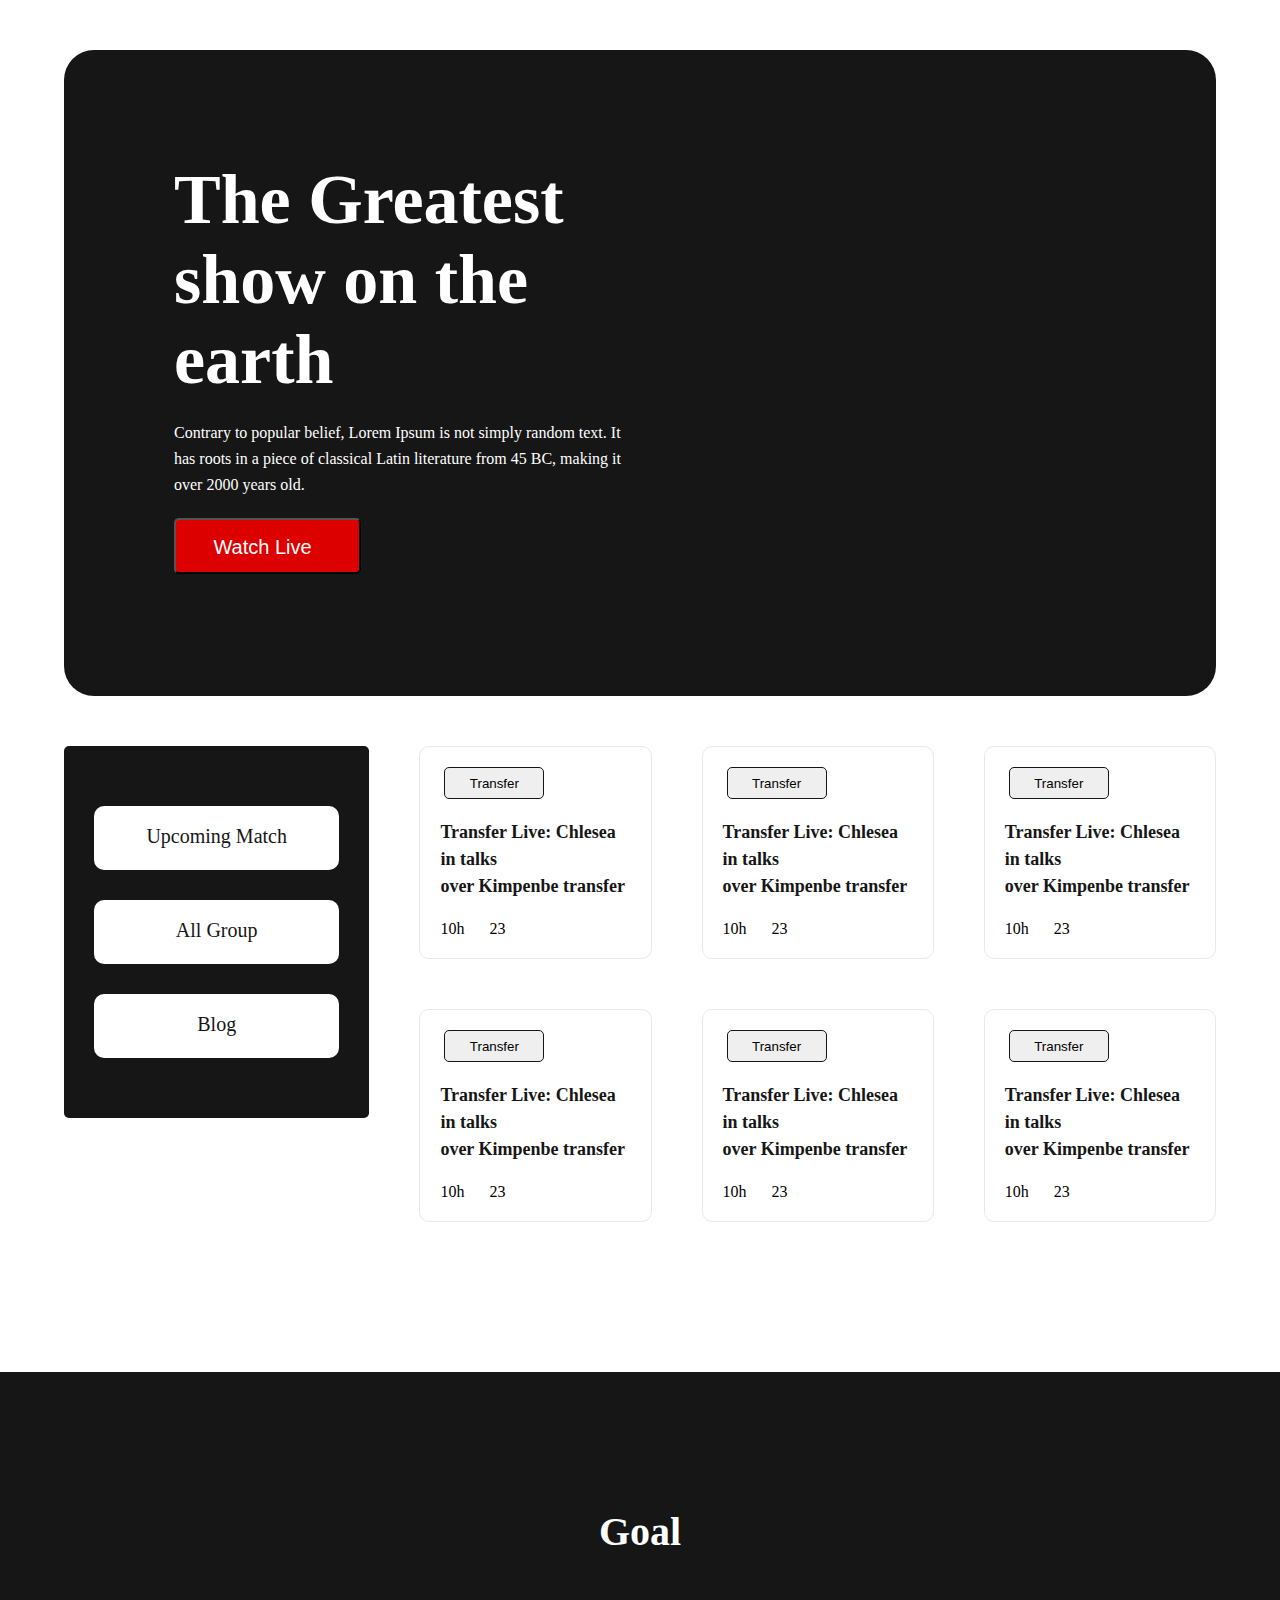
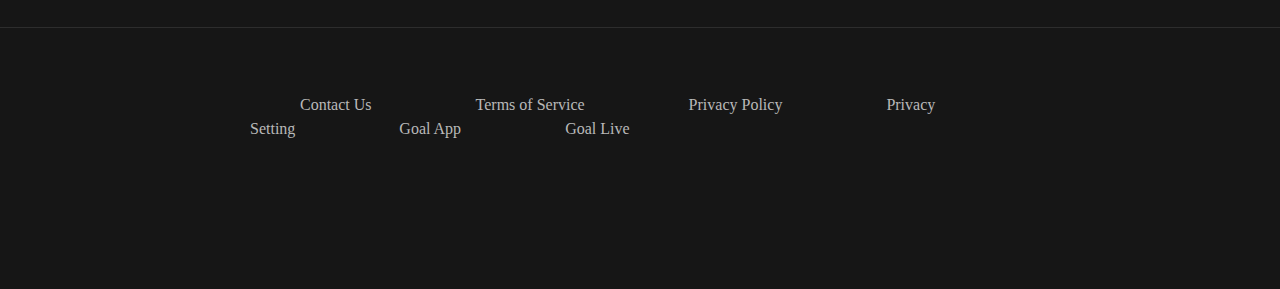
==== upcoming.html @ 5f799834 "step one" ====
<!DOCTYPE html>
<html lang="en">
  <head>
    <meta charset="UTF-8" />
    <meta http-equiv="X-UA-Compatible" content="IE=edge" />
    <meta name="viewport" content="width=device-width, initial-scale=1.0" />
    <!-- favion -->
    <link
      rel="shortcut icon"
      href="./images/favicon.jfif"
      type="image/x-icon"
    />
    <!-- fontawesome -->
    <script
      src="https://kit.fontawesome.com/35c706f737.js"
      crossorigin="anonymous"
    ></script>
    <!-- stylesheet -->
    <link rel="stylesheet" href="./style.css" />
    <title>Upcoming</title>
  </head>
  <body>
    <!-- main-sections -->
    <main>
      <!-- top-container // section= 001 -->
      <header class="container">
        <!-- greatest-show -->
        <div class="greatest-show">
          <div class="greatest-article">
            <h1>The Greatest show on the earth</h1>
            <p>
              Contrary to popular belief, Lorem Ipsum is not simply random text.
              It has roots in a piece of classical Latin literature from 45 BC,
              making it over 2000 years old.
            </p>
            <button>
              <a href="">Watch Live</a>
              <span><i class="fa-solid fa-angle-right"></i></span>
            </button>
          </div>
          <div class="greatest-image">
            <img src="./assets/Banner Image.png" alt="" />
          </div>
        </div>
      </header>
      <!-- middle-container // section= 002 -->
      <article class="container">
        <div class="newsfeed-sections">
          <div class="jump-sites">
            <a href="">Upcoming Match </a>
            <a href="">All Group </a>
            <a href="">Blog</a>
          </div>
          <div class="news-sites">
            <div class="news">
              <img src="./assets/Blog Image.png" alt="" />
              <button>Transfer</button>
              <h2>
                Transfer Live: Chlesea in talks <br />
                over Kimpenbe transfer
              </h2>
              <div class="time__msg">
                <div>
                  <i class="fa-solid fa-clock"></i>
                  <span>10h</span>
                </div>
                <div>
                  <i class="fa-solid fa-comment-dots"></i>
                  <span>23</span>
                </div>
              </div>
            </div>
            <div class="news">
              <img src="./assets/Blog Image.png" alt="" />
              <button>Transfer</button>
              <h2>
                Transfer Live: Chlesea in talks <br />
                over Kimpenbe transfer
              </h2>
              <div class="time__msg">
                <div>
                  <i class="fa-solid fa-clock"></i>
                  <span>10h</span>
                </div>
                <div>
                  <i class="fa-solid fa-comment-dots"></i>
                  <span>23</span>
                </div>
              </div>
            </div>
            <div class="news">
              <img src="./assets/Blog Image.png" alt="" />
              <button>Transfer</button>
              <h2>
                Transfer Live: Chlesea in talks <br />
                over Kimpenbe transfer
              </h2>
              <div class="time__msg">
                <div>
                  <i class="fa-solid fa-clock"></i>
                  <span>10h</span>
                </div>
                <div>
                  <i class="fa-solid fa-comment-dots"></i>
                  <span>23</span>
                </div>
              </div>
            </div>
            <div class="news">
              <img src="./assets/Blog Image.png" alt="" />
              <button>Transfer</button>
              <h2>
                Transfer Live: Chlesea in talks <br />
                over Kimpenbe transfer
              </h2>
              <div class="time__msg">
                <div>
                  <i class="fa-solid fa-clock"></i>
                  <span>10h</span>
                </div>
                <div>
                  <i class="fa-solid fa-comment-dots"></i>
                  <span>23</span>
                </div>
              </div>
            </div>
            <div class="news">
              <img src="./assets/Blog Image.png" alt="" />
              <button>Transfer</button>
              <h2>
                Transfer Live: Chlesea in talks <br />
                over Kimpenbe transfer
              </h2>
              <div class="time__msg">
                <div>
                  <i class="fa-solid fa-clock"></i>
                  <span>10h</span>
                </div>
                <div>
                  <i class="fa-solid fa-comment-dots"></i>
                  <span>23</span>
                </div>
              </div>
            </div>
            <div class="news">
              <img src="./assets/Blog Image.png" alt="" />
              <button>Transfer</button>
              <h2>
                Transfer Live: Chlesea in talks <br />
                over Kimpenbe transfer
              </h2>
              <div class="time__msg">
                <div>
                  <i class="fa-solid fa-clock"></i>
                  <span>10h</span>
                </div>
                <div>
                  <i class="fa-solid fa-comment-dots"></i>
                  <span>23</span>
                </div>
              </div>
            </div>
          </div>
        </div>
      </article>
    </main>
    <!-- footer-area -->
    <footer class="footer-article">
      <div class="footer-title">
        <h2>Goal</h2>
      </div>
      <div class="footer-info">
        <a href="">Contact Us </a>
        <a href="">Terms of Service</a>
        <a href="">Privacy Policy </a>
        <a href="">Privacy Setting</a>
        <a href="">Goal App</a>
        <a href="">Goal Live</a>
      </div>
      <div class="social-media">
        <i class="fa-brands fa-facebook-square"></i>
        <i class="fa-brands fa-instagram"></i>
        <i class="fa-brands fa-twitter-square"></i>
      </div>
    </footer>
  </body>
</html>
---- style.css ----
/* primary selection */
* {
  margin: 0;
  padding: 0;
}

.container {
  display: flex;
  justify-content: center;
  margin-top: 50px;
}
button {
  cursor: pointer;
}
/*---------------------------
greatest-show (section-001 // header section)
---------------------------*/
.greatest-show {
  display: flex;
  width: 90%;
  height: 646px;
  background-color: #161616;
  border-radius: 30px;
}

.greatest-article {
  width: 50%;
  padding: 110px;
  color: #ffffff;
}
.greatest-article h1 {
  font-weight: 700;
  font-size: 70px;
  line-height: 80px;
}
.greatest-article p {
  font-weight: 400;
  font-size: 16px;
  line-height: 26px;
  margin-top: 20px;
}
.greatest-article button {
  padding: 16px 25px;
  width: 187px;
  height: 56px;
  background: #dd0000;
  border-radius: 5px;
  font-weight: 400;
  font-size: 20px;
  line-height: 23px;
  text-align: center;
  color: #ffffff;
  margin-top: 20px;
}

.greatest-article > button > a {
  text-decoration: none;
  color: #ffffff;
}
.greatest-article > button > span {
  margin-left: 10px;
}
.greatest-image {
  width: 50%;
}
.greatest-image img {
  height: 646px;
}

/*-------------------------------
 middle-container // section= 002
--------------------------- */
.newsfeed-sections {
  display: flex;
  width: 90%;
  /* background-color: red; */
}

.jump-sites {
  width: 25%;
  height: 312px;
  display: flex;
  flex-direction: column;
  padding: 30px;
  background-color: #161616;
  justify-content: space-evenly;
  border-radius: 5px;
  margin-right: 50px;
}

.jump-sites a {
  height: 64px;
  background: #ffffff;
  border-radius: 10px;
  text-decoration: none;
  font-weight: 500;
  font-size: 20px;
  line-height: 60px;
  color: #161616;
  text-align: center;
}
.news-sites {
  display: grid;
  grid-template-columns: repeat(3, 1fr);
  row-gap: 50px;
  column-gap: 50px;
}

.news {
  border: 1px solid #e8e8e8;
  border-radius: 10px;
}
.news img {
  width: 100%;
}

.news button {
  width: 100px;
  height: 32px;
  margin: 20px;
  border: 1px solid #161616;
  border-radius: 5px;
}

.news h2 {
  font-weight: 600;
  font-size: 18px;
  line-height: 27px;
  color: #161616;
  margin: 0 20px;
}
.time__msg {
  display: flex;
  gap: 25px;
  margin: 20px;
}

/* footer-area */
.footer-article {
  display: flex;
  flex-direction: column;
  align-items: center;
  background-color: #161616;
  width: 100%;
  margin-top: 150px;
  /* height: 300px; */
}
.footer-title {
  /* height: 100%; */
  /* background-color: aqua; */
}
.footer-title h2 {
  font-weight: 600;
  font-size: 40px;
  line-height: 60px;
  text-align: center;
  color: #ffffff;
  padding: 130px 752px 65px 752px;
}

.footer-info {
  border-top: 1px solid #ffffff1a;
  /* border-top: 5px solid red; */
  /* height: 100%; */
  padding: 65px 250px;
  /* background-color: yellow; */
}
.footer-info a {
  text-decoration: none;
  font-weight: 500;
  font-size: 16px;
  line-height: 24px;
  color: #b9b9b9;
  margin: 0 50px;
}
.social-media {
  /* height: 100%; */
  padding: 0 65px 65px 65px;
  color: #ffffff;
  /* background-color: slateblue; */
}
.social-media i {
  margin: 0 20px;
}
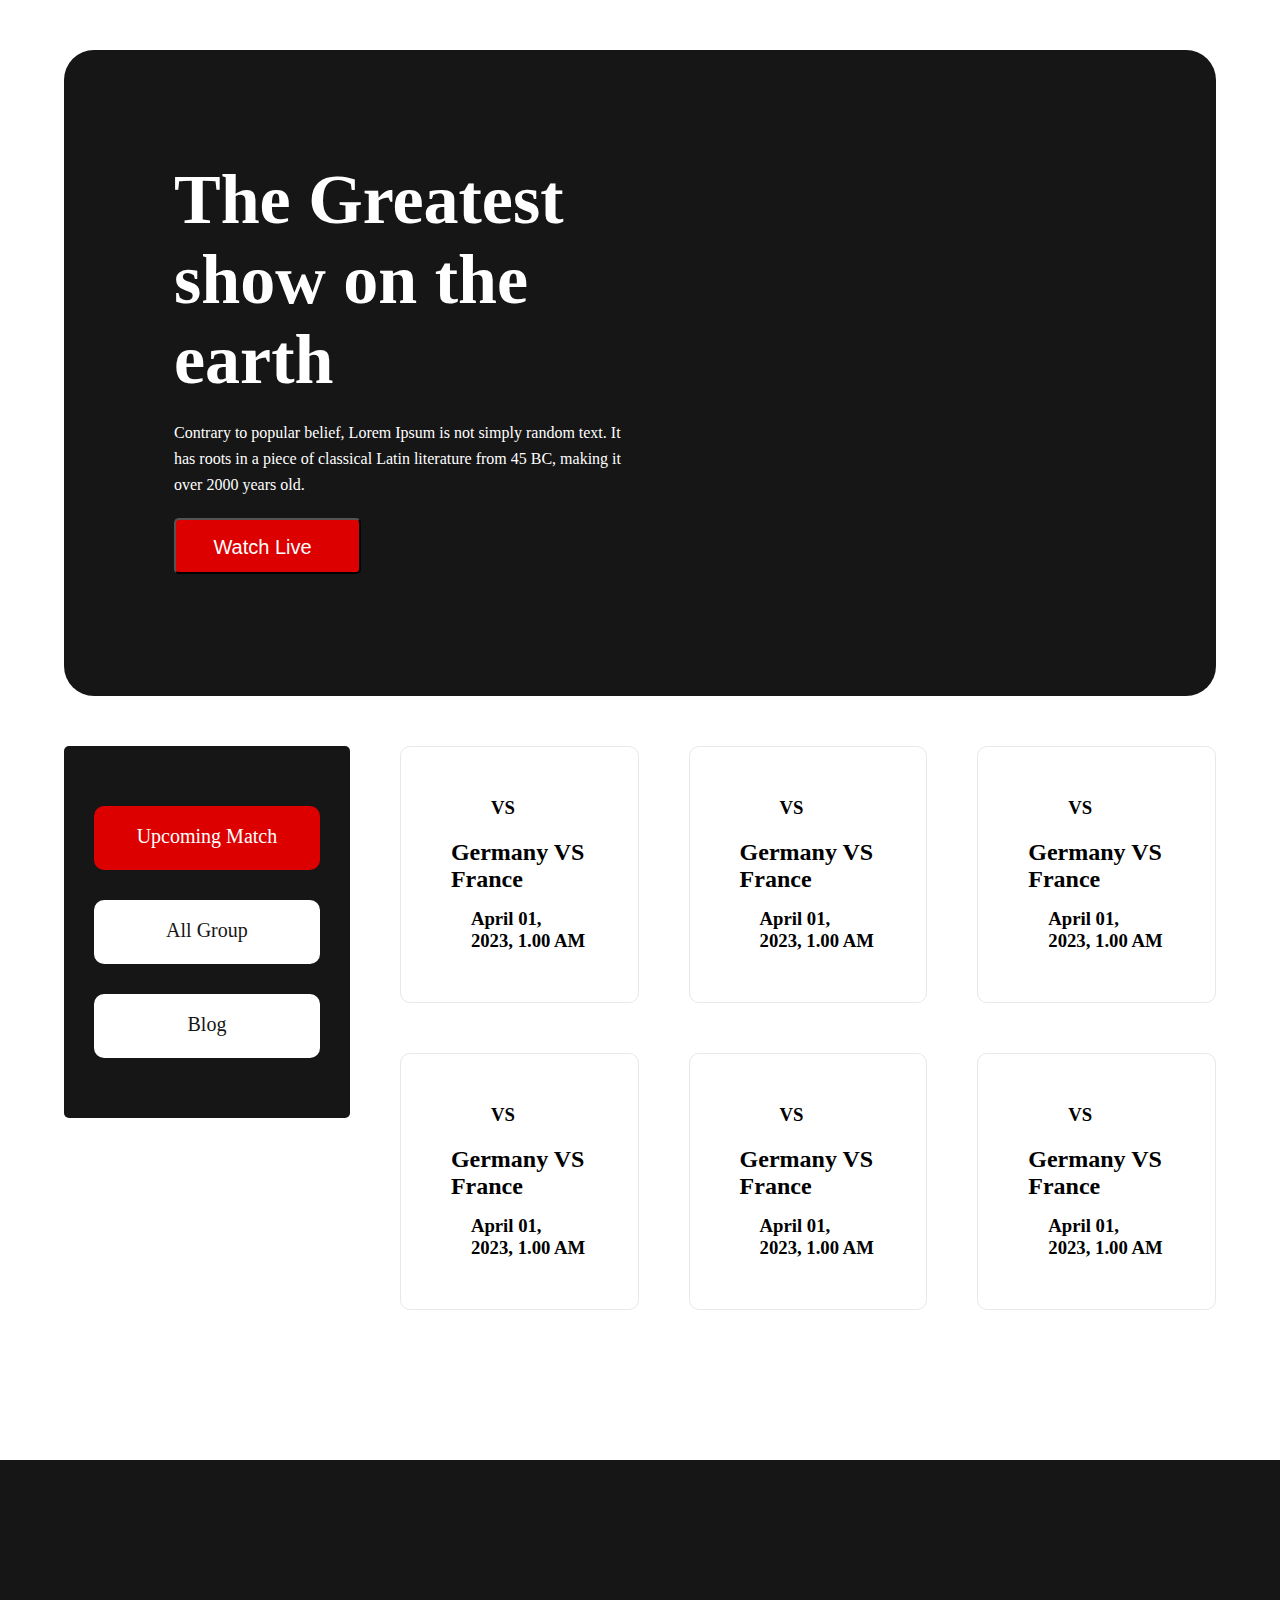
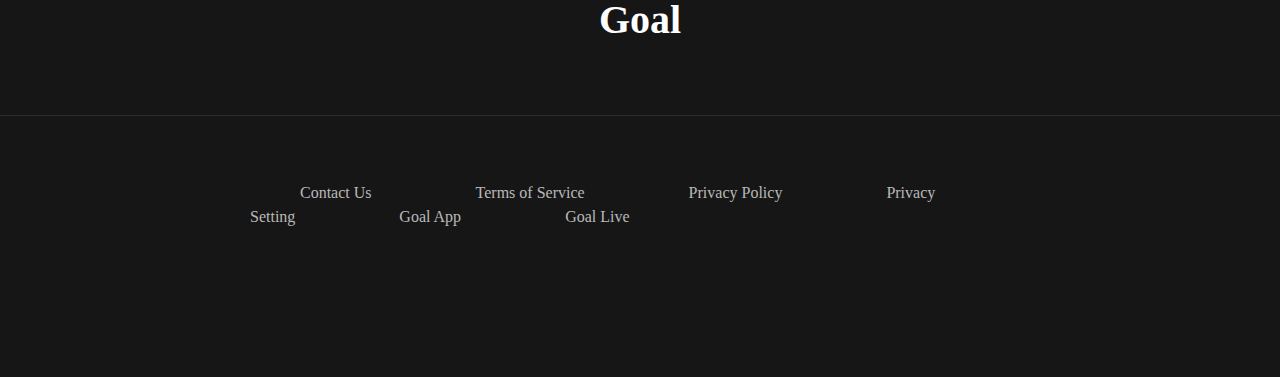
==== commit a8c4091b: "new html file added" ====
--- a/upcoming.html
+++ b/upcoming.html
@@ -17,6 +17,7 @@
     ></script>
     <!-- stylesheet -->
     <link rel="stylesheet" href="./style.css" />
+    <link rel="stylesheet" href="./upcomming.css" />
     <title>Upcoming</title>
   </head>
   <body>
@@ -47,117 +48,75 @@
       <article class="container">
         <div class="newsfeed-sections">
           <div class="jump-sites">
-            <a href="">Upcoming Match </a>
+            <a id="Upcoming__Match" href="">Upcoming Match </a>
             <a href="">All Group </a>
-            <a href="">Blog</a>
+            <a target="_blank" href="./index.html">Blog</a>
           </div>
           <div class="news-sites">
-            <div class="news">
-              <img src="./assets/Blog Image.png" alt="" />
-              <button>Transfer</button>
-              <h2>
-                Transfer Live: Chlesea in talks <br />
-                over Kimpenbe transfer
-              </h2>
-              <div class="time__msg">
-                <div>
-                  <i class="fa-solid fa-clock"></i>
-                  <span>10h</span>
-                </div>
-                <div>
-                  <i class="fa-solid fa-comment-dots"></i>
-                  <span>23</span>
-                </div>
+            <div class="country">
+              <div class="flag">
+                <img src="./assets/Flag.png" alt="" />
+                <h3>VS</h3>
+                <img src="./assets/germany Flag.png" alt="" />
+              </div>
+              <div class="flag-name-time">
+                <h2>Germany VS France</h2>
+                <h3>April 01, 2023, 1.00 AM</h3>
               </div>
             </div>
-            <div class="news">
-              <img src="./assets/Blog Image.png" alt="" />
-              <button>Transfer</button>
-              <h2>
-                Transfer Live: Chlesea in talks <br />
-                over Kimpenbe transfer
-              </h2>
-              <div class="time__msg">
-                <div>
-                  <i class="fa-solid fa-clock"></i>
-                  <span>10h</span>
-                </div>
-                <div>
-                  <i class="fa-solid fa-comment-dots"></i>
-                  <span>23</span>
-                </div>
+            <div class="country">
+              <div class="flag">
+                <img src="./assets/Flag.png" alt="" />
+                <h3>VS</h3>
+                <img src="./assets/germany Flag.png" alt="" />
+              </div>
+              <div class="flag-name-time">
+                <h2>Germany VS France</h2>
+                <h3>April 01, 2023, 1.00 AM</h3>
               </div>
             </div>
-            <div class="news">
-              <img src="./assets/Blog Image.png" alt="" />
-              <button>Transfer</button>
-              <h2>
-                Transfer Live: Chlesea in talks <br />
-                over Kimpenbe transfer
-              </h2>
-              <div class="time__msg">
-                <div>
-                  <i class="fa-solid fa-clock"></i>
-                  <span>10h</span>
-                </div>
-                <div>
-                  <i class="fa-solid fa-comment-dots"></i>
-                  <span>23</span>
-                </div>
+            <div class="country">
+              <div class="flag">
+                <img src="./assets/Flag.png" alt="" />
+                <h3>VS</h3>
+                <img src="./assets/germany Flag.png" alt="" />
+              </div>
+              <div class="flag-name-time">
+                <h2>Germany VS France</h2>
+                <h3>April 01, 2023, 1.00 AM</h3>
               </div>
             </div>
-            <div class="news">
-              <img src="./assets/Blog Image.png" alt="" />
-              <button>Transfer</button>
-              <h2>
-                Transfer Live: Chlesea in talks <br />
-                over Kimpenbe transfer
-              </h2>
-              <div class="time__msg">
-                <div>
-                  <i class="fa-solid fa-clock"></i>
-                  <span>10h</span>
-                </div>
-                <div>
-                  <i class="fa-solid fa-comment-dots"></i>
-                  <span>23</span>
-                </div>
+            <div class="country">
+              <div class="flag">
+                <img src="./assets/Flag.png" alt="" />
+                <h3>VS</h3>
+                <img src="./assets/germany Flag.png" alt="" />
+              </div>
+              <div class="flag-name-time">
+                <h2>Germany VS France</h2>
+                <h3>April 01, 2023, 1.00 AM</h3>
               </div>
             </div>
-            <div class="news">
-              <img src="./assets/Blog Image.png" alt="" />
-              <button>Transfer</button>
-              <h2>
-                Transfer Live: Chlesea in talks <br />
-                over Kimpenbe transfer
-              </h2>
-              <div class="time__msg">
-                <div>
-                  <i class="fa-solid fa-clock"></i>
-                  <span>10h</span>
-                </div>
-                <div>
-                  <i class="fa-solid fa-comment-dots"></i>
-                  <span>23</span>
-                </div>
+            <div class="country">
+              <div class="flag">
+                <img src="./assets/Flag.png" alt="" />
+                <h3>VS</h3>
+                <img src="./assets/germany Flag.png" alt="" />
+              </div>
+              <div class="flag-name-time">
+                <h2>Germany VS France</h2>
+                <h3>April 01, 2023, 1.00 AM</h3>
               </div>
             </div>
-            <div class="news">
-              <img src="./assets/Blog Image.png" alt="" />
-              <button>Transfer</button>
-              <h2>
-                Transfer Live: Chlesea in talks <br />
-                over Kimpenbe transfer
-              </h2>
-              <div class="time__msg">
-                <div>
-                  <i class="fa-solid fa-clock"></i>
-                  <span>10h</span>
-                </div>
-                <div>
-                  <i class="fa-solid fa-comment-dots"></i>
-                  <span>23</span>
-                </div>
+            <div class="country">
+              <div class="flag">
+                <img src="./assets/Flag.png" alt="" />
+                <h3>VS</h3>
+                <img src="./assets/germany Flag.png" alt="" />
+              </div>
+              <div class="flag-name-time">
+                <h2>Germany VS France</h2>
+                <h3>April 01, 2023, 1.00 AM</h3>
               </div>
             </div>
           </div>
--- a/style.css
+++ b/style.css
@@ -90,7 +90,7 @@
 
 .jump-sites a {
   height: 64px;
-  background: #ffffff;
+  background-color: #ffffff;
   border-radius: 10px;
   text-decoration: none;
   font-weight: 500;
@@ -98,6 +98,10 @@
   line-height: 60px;
   color: #161616;
   text-align: center;
+}
+#blog {
+  background-color: #dd0000;
+  color: #ffffff;
 }
 .news-sites {
   display: grid;
--- a/upcomming.css
+++ b/upcomming.css
@@ -0,0 +1,24 @@
+.country {
+  border: 1px solid #e8e8e8;
+  border-radius: 10px;
+  padding: 50px;
+}
+.flag {
+  display: flex;
+  align-items: center;
+}
+.flag img,
+h3 {
+  margin-left: 20px;
+}
+.flag-name-time h2 {
+  margin-top: 20px;
+}
+.flag-name-time h3 {
+  margin-top: 15px;
+}
+
+#Upcoming__Match {
+  background-color: #dd0000;
+  color: #ffffff;
+}
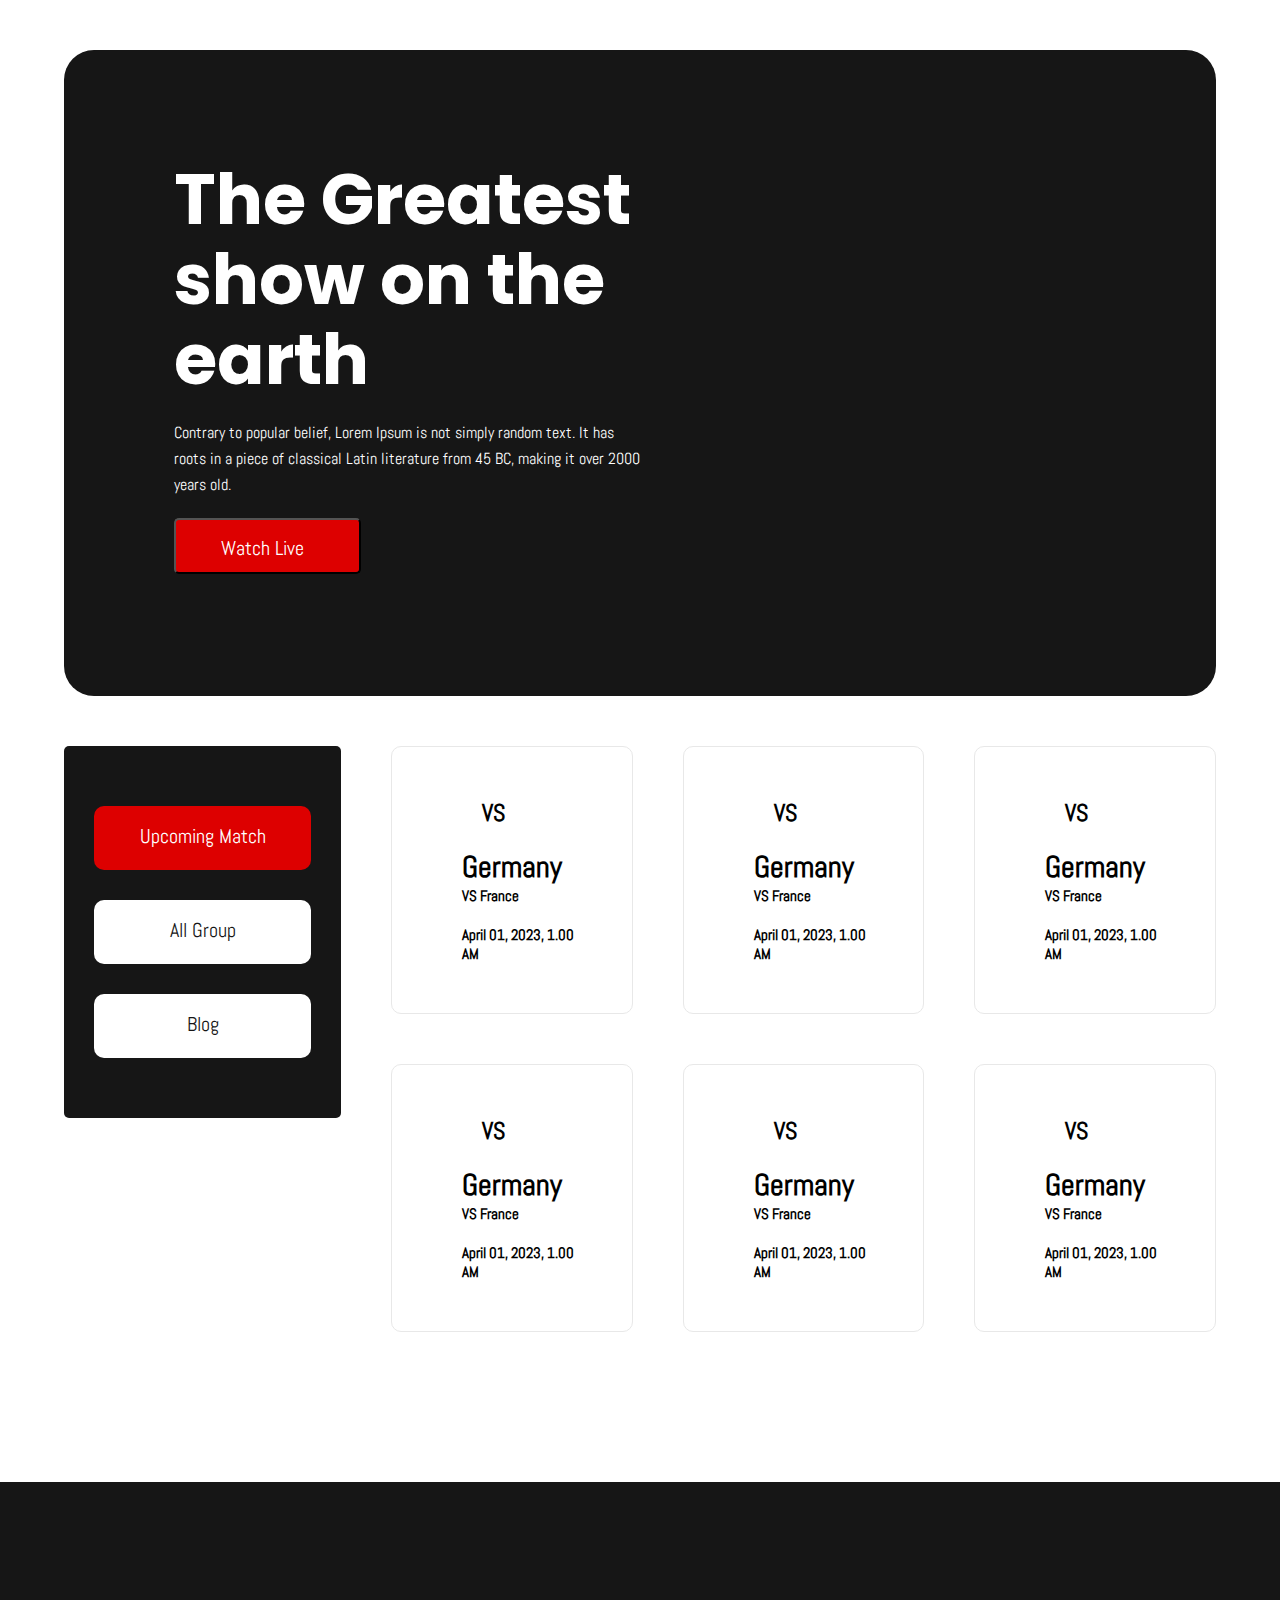
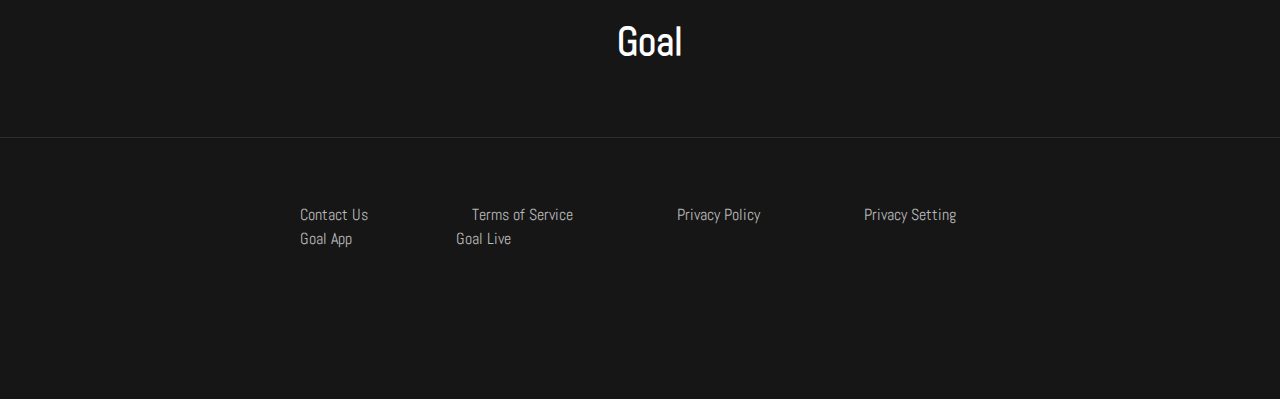
==== commit 48cb348e: "animation added" ====
--- a/upcoming.html
+++ b/upcoming.html
@@ -34,7 +34,7 @@
               It has roots in a piece of classical Latin literature from 45 BC,
               making it over 2000 years old.
             </p>
-            <button>
+            <button class="animated__button">
               <a href="">Watch Live</a>
               <span><i class="fa-solid fa-angle-right"></i></span>
             </button>
@@ -56,67 +56,67 @@
             <div class="country">
               <div class="flag">
                 <img src="./assets/Flag.png" alt="" />
-                <h3>VS</h3>
+                <h2>VS</h2>
                 <img src="./assets/germany Flag.png" alt="" />
               </div>
               <div class="flag-name-time">
                 <h2>Germany VS France</h2>
-                <h3>April 01, 2023, 1.00 AM</h3>
+                <h2>April 01, 2023, 1.00 AM</h2>
               </div>
             </div>
             <div class="country">
               <div class="flag">
                 <img src="./assets/Flag.png" alt="" />
-                <h3>VS</h3>
+                <h2>VS</h2>
                 <img src="./assets/germany Flag.png" alt="" />
               </div>
               <div class="flag-name-time">
                 <h2>Germany VS France</h2>
-                <h3>April 01, 2023, 1.00 AM</h3>
+                <h2>April 01, 2023, 1.00 AM</h2>
               </div>
             </div>
             <div class="country">
               <div class="flag">
                 <img src="./assets/Flag.png" alt="" />
-                <h3>VS</h3>
+                <h2>VS</h2>
                 <img src="./assets/germany Flag.png" alt="" />
               </div>
               <div class="flag-name-time">
                 <h2>Germany VS France</h2>
-                <h3>April 01, 2023, 1.00 AM</h3>
+                <h2>April 01, 2023, 1.00 AM</h2>
               </div>
             </div>
             <div class="country">
               <div class="flag">
                 <img src="./assets/Flag.png" alt="" />
-                <h3>VS</h3>
+                <h2>VS</h2>
                 <img src="./assets/germany Flag.png" alt="" />
               </div>
               <div class="flag-name-time">
                 <h2>Germany VS France</h2>
-                <h3>April 01, 2023, 1.00 AM</h3>
+                <h2>April 01, 2023, 1.00 AM</h2>
               </div>
             </div>
             <div class="country">
               <div class="flag">
                 <img src="./assets/Flag.png" alt="" />
-                <h3>VS</h3>
+                <h2>VS</h2>
                 <img src="./assets/germany Flag.png" alt="" />
               </div>
               <div class="flag-name-time">
                 <h2>Germany VS France</h2>
-                <h3>April 01, 2023, 1.00 AM</h3>
+                <h2>April 01, 2023, 1.00 AM</h2>
               </div>
             </div>
             <div class="country">
               <div class="flag">
                 <img src="./assets/Flag.png" alt="" />
-                <h3>VS</h3>
+                <h2>VS</h2>
                 <img src="./assets/germany Flag.png" alt="" />
               </div>
               <div class="flag-name-time">
                 <h2>Germany VS France</h2>
-                <h3>April 01, 2023, 1.00 AM</h3>
+                <h2>April 01, 2023, 1.00 AM</h2>
               </div>
             </div>
           </div>
--- a/style.css
+++ b/style.css
@@ -1,4 +1,49 @@
-/* primary selection */
+/* google-fonts */
+@import url("https://fonts.googleapis.com/css2?family=Cormorant+SC:wght@500&family=Poppins:wght@500&display=swap");
+@import url("https://fonts.googleapis.com/css2?family=Edu+SA+Beginner&display=swap");
+@import url("https://fonts.googleapis.com/css2?family=Abel&display=swap");
+/* fonts apply on */
+h1 {
+  font-family: "Cormorant SC", serif;
+  font-family: "Poppins", sans-serif;
+}
+span {
+  font-family: "Edu SA Beginner", cursive;
+}
+
+h2,
+p,
+button,
+a {
+  font-family: "Abel", sans-serif;
+}
+
+/*----------------------- 
+animation 
+--------------------------*/
+@keyframes slides {
+  0% {
+    color: #fffaf0;
+  }
+  25% {
+    color: #faebd7;
+  }
+  50% {
+    color: #7fffd4;
+  }
+  75% {
+    color: #24d89c;
+  }
+  100% {
+    color: #04a06c;
+  }
+}
+h1 {
+  animation: slides 1.5s ease-in-out 0.5s infinite alternate;
+}
+/*-----------------------
+ primary selection
+ --------------------- */
 * {
   margin: 0;
   padding: 0;
@@ -60,6 +105,17 @@
 .greatest-article > button > span {
   margin-left: 10px;
 }
+.animated__button:hover {
+  background-color: #26e6a6;
+  display: flex;
+  justify-content: space-between;
+  width: 50%;
+  transition: 1.5s;
+}
+/* .animated__button:hover span {
+  margin-left: 40px;
+} */
+
 .greatest-image {
   width: 50%;
 }
@@ -77,7 +133,7 @@
 }
 
 .jump-sites {
-  width: 25%;
+  width: 300px;
   height: 312px;
   display: flex;
   flex-direction: column;
--- a/upcomming.css
+++ b/upcomming.css
@@ -8,14 +8,17 @@
   align-items: center;
 }
 .flag img,
-h3 {
+h2 {
   margin-left: 20px;
+}
+.flag-name-time::first-line {
+  font-size: 30px;
+}
+.flag-name-time:nth-child(even) {
+  font-size: 10px;
 }
 .flag-name-time h2 {
   margin-top: 20px;
-}
-.flag-name-time h3 {
-  margin-top: 15px;
 }
 
 #Upcoming__Match {
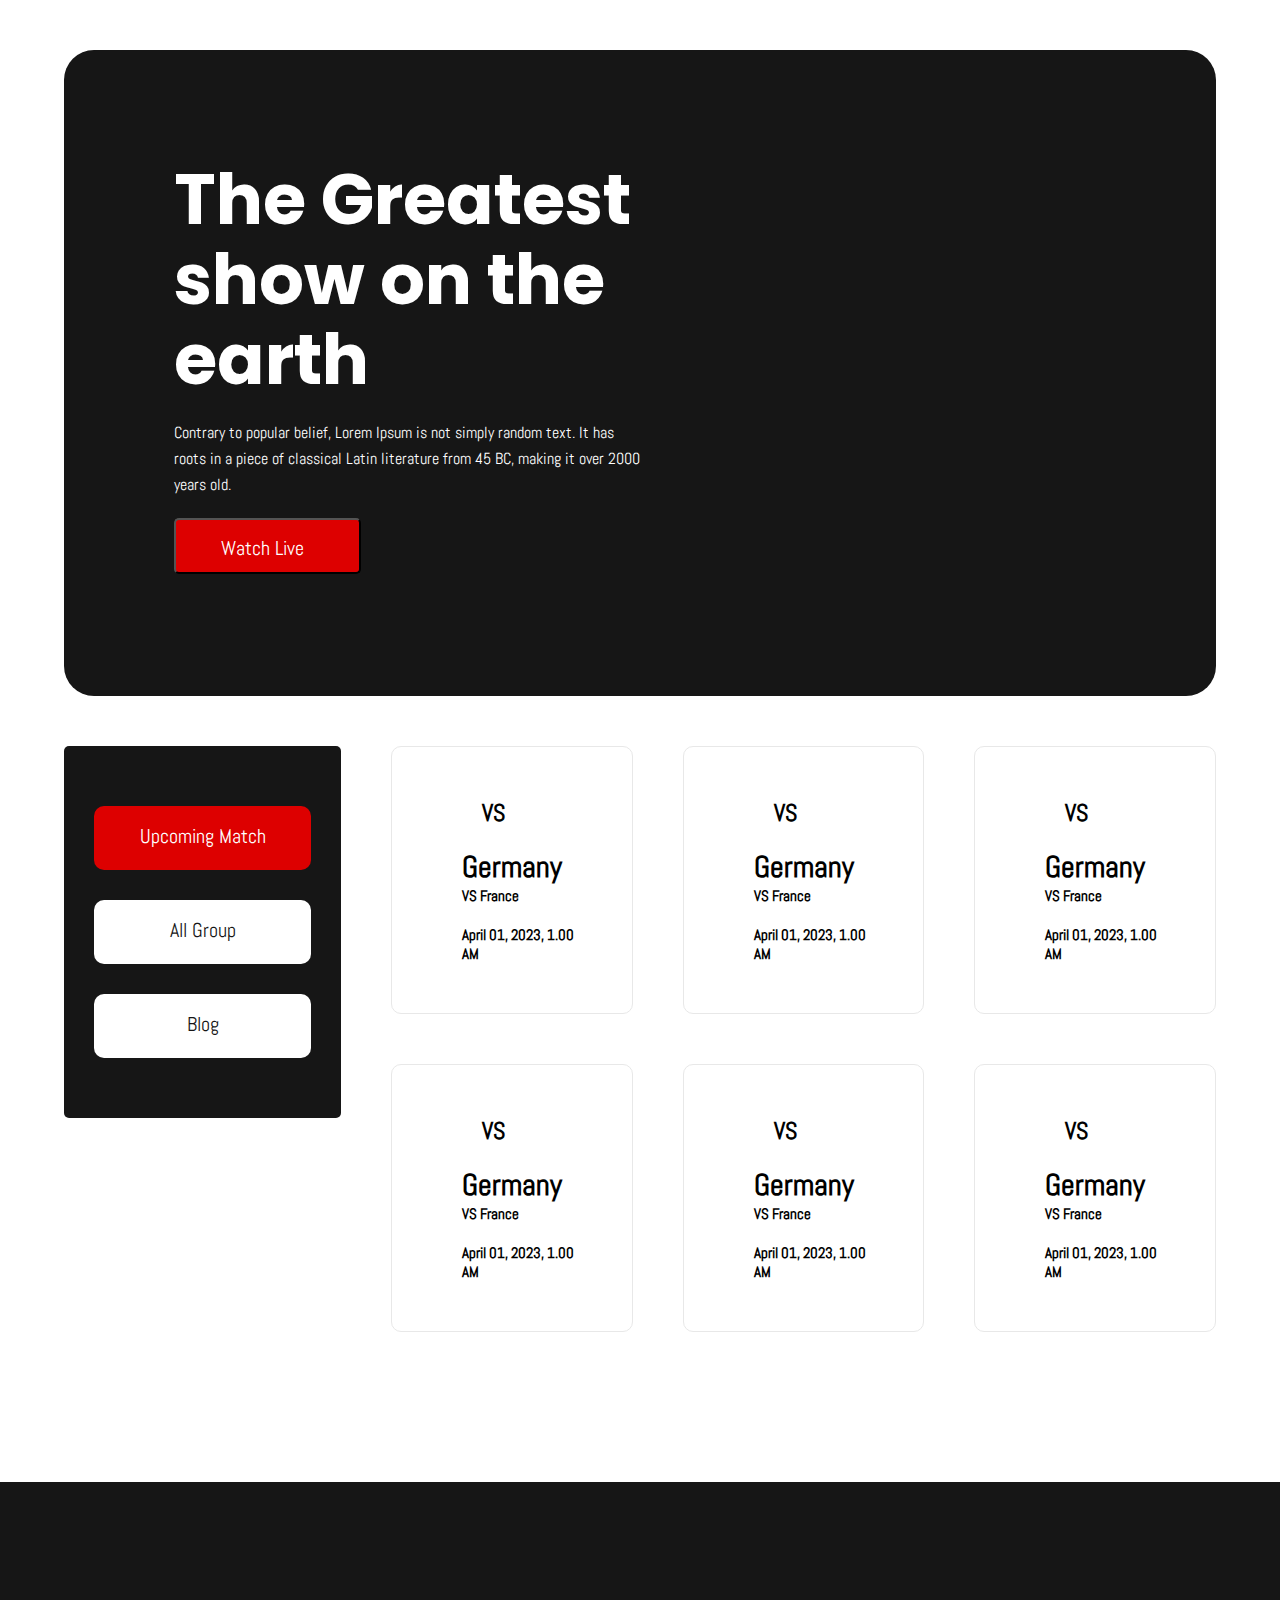
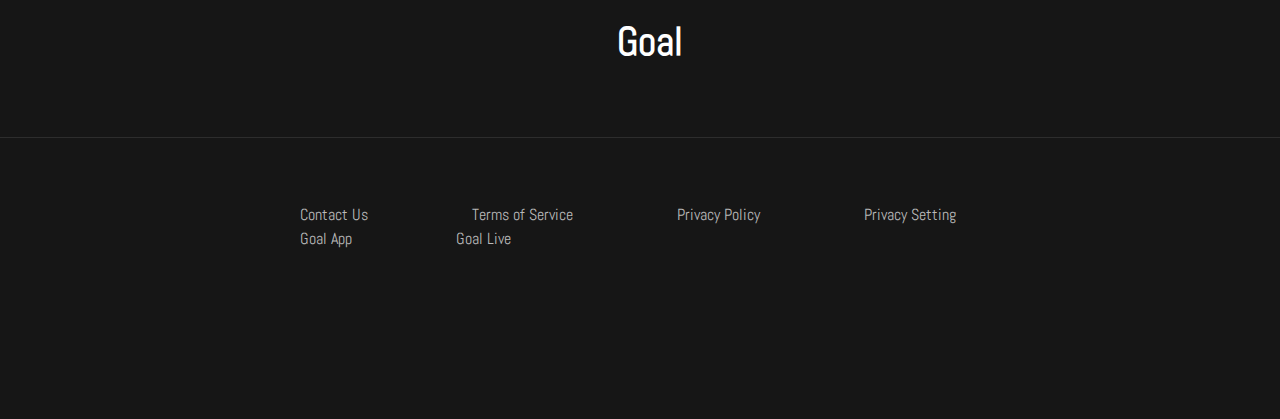
==== commit 26ca5cff: "social link linked" ====
--- a/upcoming.html
+++ b/upcoming.html
@@ -137,9 +137,15 @@
         <a href="">Goal Live</a>
       </div>
       <div class="social-media">
-        <i class="fa-brands fa-facebook-square"></i>
-        <i class="fa-brands fa-instagram"></i>
-        <i class="fa-brands fa-twitter-square"></i>
+        <a target="_blank" href="https://www.facebook.com/"
+          ><i class="fa-brands fa-facebook-square"></i
+        ></a>
+        <a target="_blank" href="https://www.instagram.com/"
+          ><i class="fa-brands fa-instagram"></i
+        ></a>
+        <a target="_blank" href="https://twitter.com/"
+          ><i class="fa-brands fa-twitter-square"></i
+        ></a>
       </div>
     </footer>
   </body>
--- a/style.css
+++ b/style.css
@@ -39,7 +39,7 @@
   }
 }
 h1 {
-  animation: slides 1.5s ease-in-out 0.5s infinite alternate;
+  animation: slides 2s ease-in-out 0.5s infinite alternate;
 }
 /*-----------------------
  primary selection
@@ -241,4 +241,9 @@
 }
 .social-media i {
   margin: 0 20px;
-}
+  font-size: 30px;
+}
+.social-media a {
+  color: white;
+  text-decoration: none;
+}
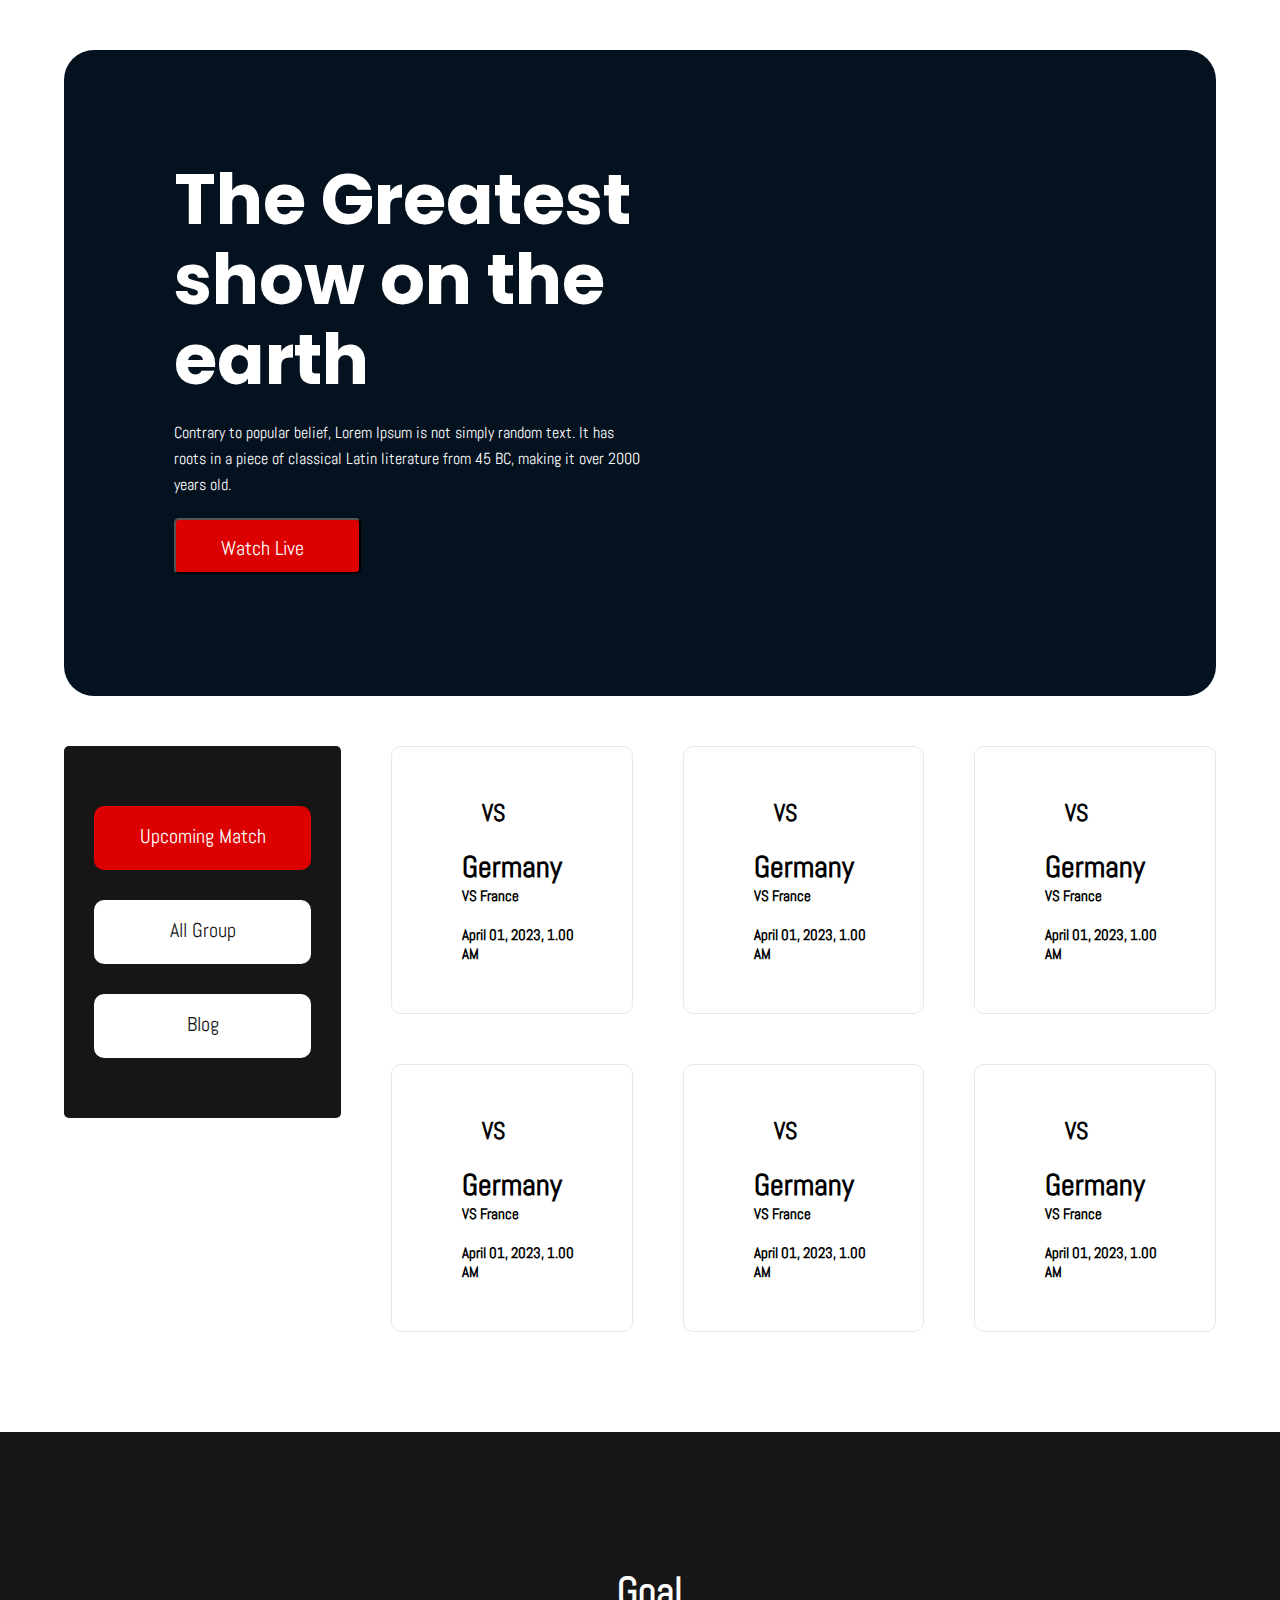
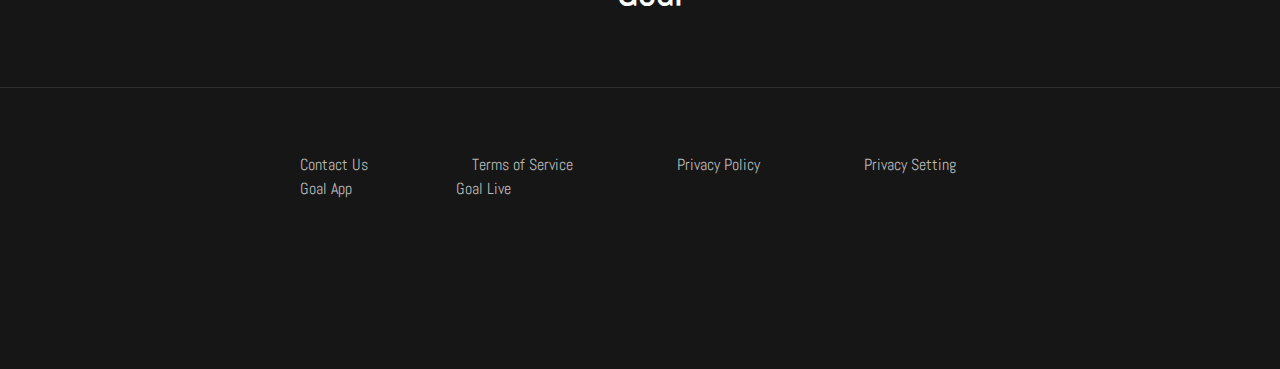
==== commit 706daf64: "all checking" ====
--- a/upcoming.html
+++ b/upcoming.html
@@ -4,7 +4,7 @@
     <meta charset="UTF-8" />
     <meta http-equiv="X-UA-Compatible" content="IE=edge" />
     <meta name="viewport" content="width=device-width, initial-scale=1.0" />
-    <!-- favion -->
+    <!-- favicon -->
     <link
       rel="shortcut icon"
       href="./images/favicon.jfif"
@@ -23,7 +23,7 @@
   <body>
     <!-- main-sections -->
     <main>
-      <!-- top-container // section= 001 -->
+      <!-- top-container // header area // section= 001 -->
       <header class="container">
         <!-- greatest-show -->
         <div class="greatest-show">
@@ -44,13 +44,13 @@
           </div>
         </div>
       </header>
-      <!-- middle-container // section= 002 -->
+      <!-- middle-container // article area // section= 002 -->
       <article class="container">
         <div class="newsfeed-sections">
           <div class="jump-sites">
             <a id="Upcoming__Match" href="">Upcoming Match </a>
             <a href="">All Group </a>
-            <a target="_blank" href="./index.html">Blog</a>
+            <a href="./index.html">Blog</a>
           </div>
           <div class="news-sites">
             <div class="country">
@@ -123,6 +123,8 @@
         </div>
       </article>
     </main>
+    <!-- this only for tablet view -->
+    <button id="tablet-view">View All</button>
     <!-- footer-area -->
     <footer class="footer-article">
       <div class="footer-title">
--- a/style.css
+++ b/style.css
@@ -1,4 +1,4 @@
-/* google-fonts */
+/* google-fonts-links */
 @import url("https://fonts.googleapis.com/css2?family=Cormorant+SC:wght@500&family=Poppins:wght@500&display=swap");
 @import url("https://fonts.googleapis.com/css2?family=Edu+SA+Beginner&display=swap");
 @import url("https://fonts.googleapis.com/css2?family=Abel&display=swap");
@@ -18,9 +18,11 @@
   font-family: "Abel", sans-serif;
 }
 
-/*----------------------- 
-animation 
---------------------------*/
+/*.......................................
+....................................... 
+///////////////Animation////////////// 
+....................................
+..................................*/
 @keyframes slides {
   0% {
     color: #fffaf0;
@@ -41,9 +43,13 @@
 h1 {
   animation: slides 2s ease-in-out 0.5s infinite alternate;
 }
-/*-----------------------
- primary selection
- --------------------- */
+
+/*............................................
+............................................
+/////////////primary selection//////////// 
+........................................
+.....................................*/
+
 * {
   margin: 0;
   padding: 0;
@@ -57,14 +63,14 @@
 button {
   cursor: pointer;
 }
-/*---------------------------
-greatest-show (section-001 // header section)
----------------------------*/
+/*_______________________________________________________________________________
+------------------greatest-show (section-001 // header section)-----------------
+______________________________________________________________________________*/
 .greatest-show {
   display: flex;
   width: 90%;
   height: 646px;
-  background-color: #161616;
+  background-color: #04111f;
   border-radius: 30px;
 }
 
@@ -112,9 +118,6 @@
   width: 50%;
   transition: 1.5s;
 }
-/* .animated__button:hover span {
-  margin-left: 40px;
-} */
 
 .greatest-image {
   width: 50%;
@@ -123,13 +126,12 @@
   height: 646px;
 }
 
-/*-------------------------------
- middle-container // section= 002
---------------------------- */
+/*_______________________________________________________________________________
+---------------------------middle-container // section= 002---------------------
+______________________________________________________________________________*/
 .newsfeed-sections {
   display: flex;
   width: 90%;
-  /* background-color: red; */
 }
 
 .jump-sites {
@@ -195,20 +197,35 @@
   margin: 20px;
 }
 
-/* footer-area */
+/*_______________________________________________________________________________
+-------------------------this only for tablet view sections---------------------
+______________________________________________________________________________*/
+#tablet-view {
+  display: none;
+  padding: 25px 0;
+  width: 25%;
+  background: #dd0000;
+  border: 1px solid #dd0000;
+  border-radius: 8px;
+  font-weight: 400;
+  font-size: 30px;
+  line-height: 23px;
+  color: #ffffff;
+  margin: 60px 0 0 310px;
+}
+
+/*_______________________________________________________________________________
+----------------------------------footer-area-----------------------------------
+______________________________________________________________________________*/
 .footer-article {
   display: flex;
   flex-direction: column;
   align-items: center;
   background-color: #161616;
   width: 100%;
-  margin-top: 150px;
-  /* height: 300px; */
-}
-.footer-title {
-  /* height: 100%; */
-  /* background-color: aqua; */
-}
+  margin-top: 100px;
+}
+
 .footer-title h2 {
   font-weight: 600;
   font-size: 40px;
@@ -220,10 +237,7 @@
 
 .footer-info {
   border-top: 1px solid #ffffff1a;
-  /* border-top: 5px solid red; */
-  /* height: 100%; */
   padding: 65px 250px;
-  /* background-color: yellow; */
 }
 .footer-info a {
   text-decoration: none;
@@ -234,10 +248,8 @@
   margin: 0 50px;
 }
 .social-media {
-  /* height: 100%; */
   padding: 0 65px 65px 65px;
   color: #ffffff;
-  /* background-color: slateblue; */
 }
 .social-media i {
   margin: 0 20px;
@@ -247,3 +259,137 @@
   color: white;
   text-decoration: none;
 }
+
+/*++++++++++++++++++++++++++++++++++++++++++++++++++++++++ 
+-------------------Responsiveness-----------------------
++++++++++++++++++++++++++++++++++++++++++++++++++++++*/
+
+/* For mobile devices */
+@media only screen and (max-width: 576px) {
+  /* header-area */
+  .greatest-show {
+    display: flex;
+    flex-direction: column;
+    justify-content: center;
+    align-items: center;
+    width: 90%;
+    height: 100%;
+  }
+  .greatest-article {
+    display: flex;
+    flex-direction: column;
+    align-items: center;
+    text-align: center;
+    padding: 0;
+  }
+  .greatest-article h1 {
+    margin-top: 50px;
+    font-size: 35px;
+    line-height: 1;
+  }
+  .greatest-image img {
+    width: 100%;
+    height: 100%;
+  }
+  /* newsfeed-sections-area */
+  .newsfeed-sections {
+    display: flex;
+    flex-direction: column;
+  }
+  .jump-sites {
+    display: flex;
+    flex-direction: column;
+    justify-content: center;
+    padding: 0;
+    margin: 0;
+    width: 100%;
+    height: 100%;
+    background-color: #fff;
+  }
+  .jump-sites a {
+    padding: 10px 5px;
+    width: 100%;
+    margin: 20px 0;
+    border: 1px solid #d6d1d1;
+  }
+  .news-sites {
+    display: grid;
+    grid-template-columns: repeat(1, 1fr);
+    row-gap: 50px;
+  }
+
+  /* footer-area */
+  .footer-article {
+    display: flex;
+    flex-direction: column;
+  }
+  .footer-title h2 {
+    padding: 0;
+    margin: 50px 0;
+  }
+  .footer-info {
+    padding: 30px;
+    display: flex;
+    flex-direction: column;
+    align-items: center;
+    row-gap: 50px;
+  }
+}
+
+/* For tablet devices */
+@media only screen and (min-width: 577px) and (max-width: 992px) {
+  /* header-area */
+  .greatest-show {
+    display: flex;
+    justify-content: space-between;
+    align-items: center;
+  }
+  .greatest-image img {
+    width: 100%;
+  }
+  /* newsfeed-sections-area */
+  .newsfeed-sections {
+    display: flex;
+    flex-direction: column;
+  }
+  .jump-sites {
+    display: flex;
+    flex-direction: row;
+    justify-content: space-between;
+    padding: 0;
+    margin: 0;
+    width: 100%;
+    height: 100%;
+    background-color: #fff;
+  }
+  .jump-sites a {
+    padding: 10px 5px;
+    width: 33.3333333%;
+    margin: 20px 10px;
+    border: 1px solid #d6d1d1;
+  }
+  .news-sites {
+    display: grid;
+    grid-template-columns: repeat(2, 1fr);
+    row-gap: 50px;
+    column-gap: 50px;
+  }
+
+  /* for table view section */
+  #tablet-view {
+    display: inline;
+  }
+  /* footer-area */
+  .footer-article {
+    width: 100%;
+  }
+  .footer-title h2 {
+    padding: 0;
+    margin-top: 50px;
+    width: 100%;
+  }
+  .footer-info {
+    width: 100%;
+    padding: 0;
+  }
+}
--- a/upcomming.css
+++ b/upcomming.css
@@ -1,3 +1,4 @@
+/* middle-container // article area // section= 002 */
 .country {
   border: 1px solid #e8e8e8;
   border-radius: 10px;
@@ -25,3 +26,14 @@
   background-color: #dd0000;
   color: #ffffff;
 }
+
+@media only screen and (max-width: 576px) {
+  .country {
+    padding: 45px;
+  }
+}
+@media only screen and (min-width: 577px) and (max-width: 992px) {
+  .country {
+    padding: 45px 0;
+  }
+}
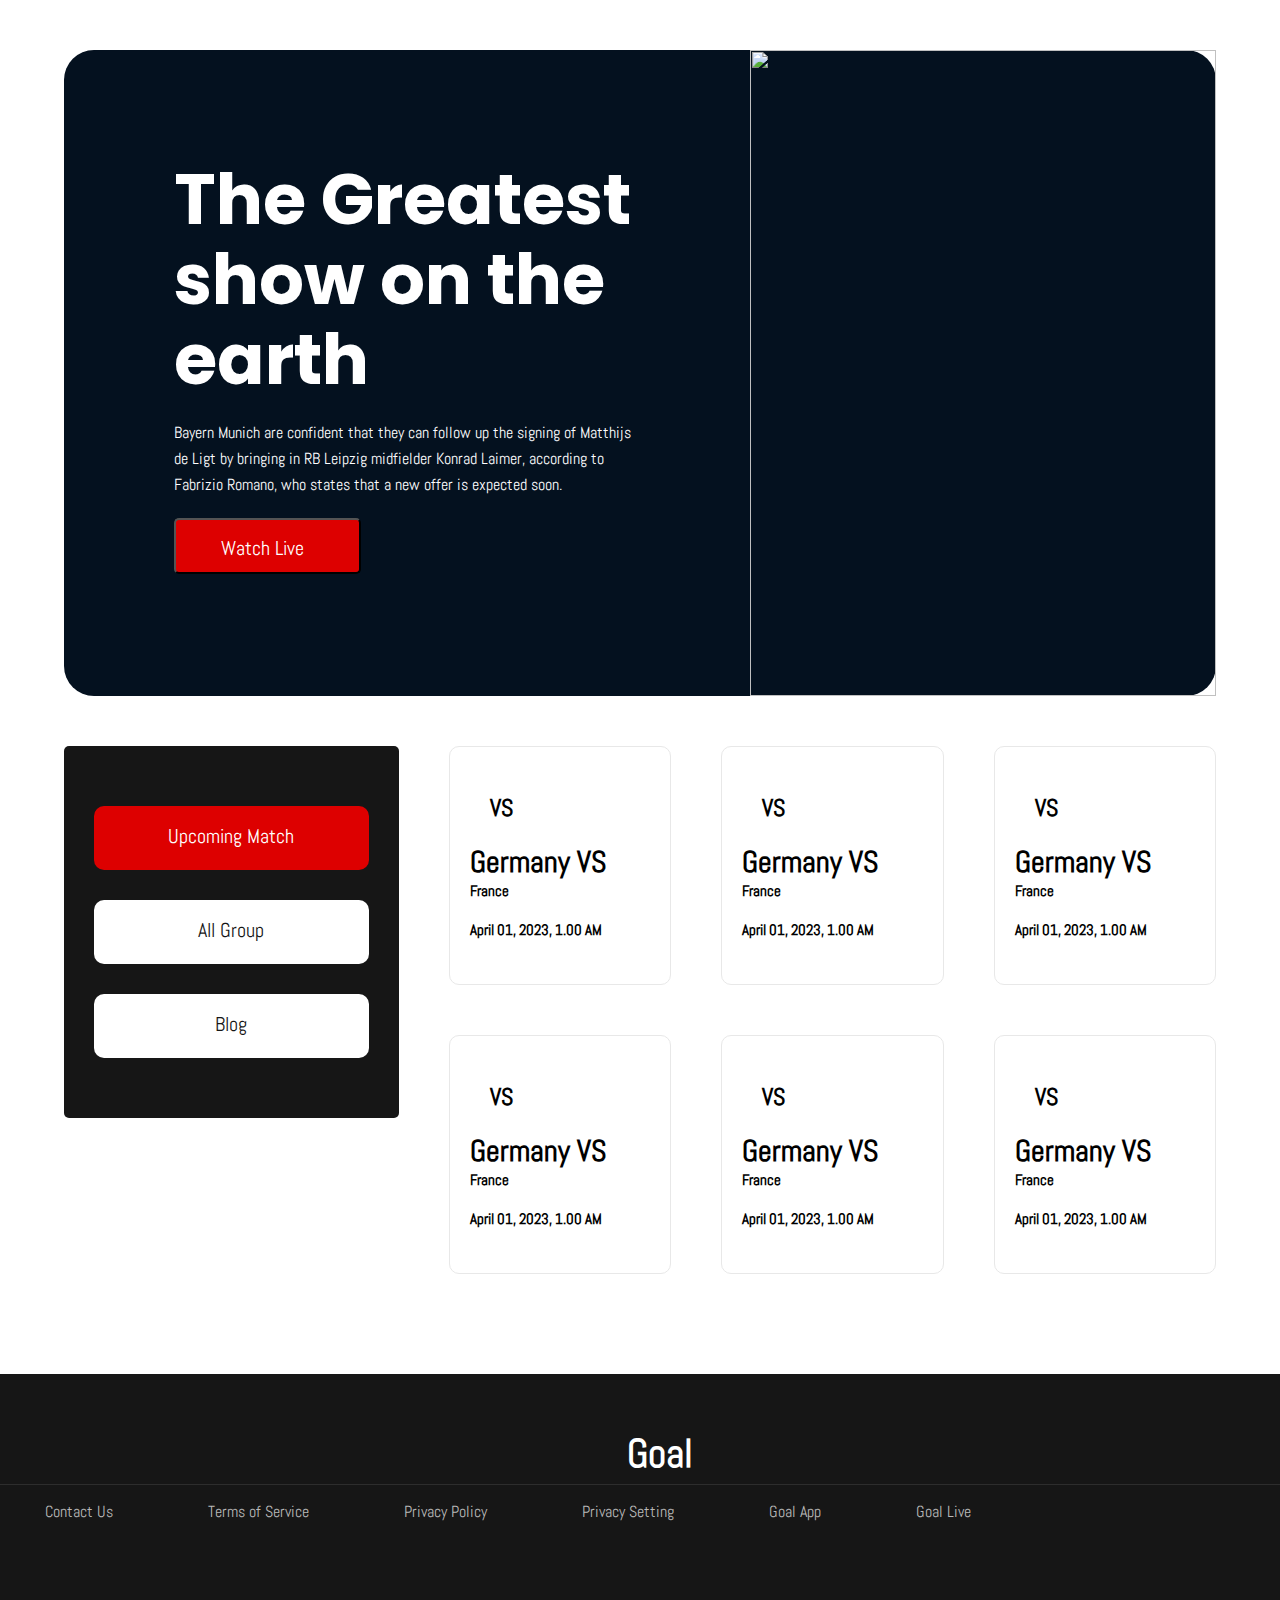
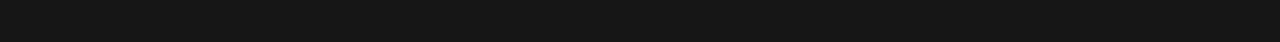
==== commit fcee6b25: "p added" ====
--- a/upcoming.html
+++ b/upcoming.html
@@ -30,9 +30,10 @@
           <div class="greatest-article">
             <h1>The Greatest show on the earth</h1>
             <p>
-              Contrary to popular belief, Lorem Ipsum is not simply random text.
-              It has roots in a piece of classical Latin literature from 45 BC,
-              making it over 2000 years old.
+              Bayern Munich are confident that they can follow up the signing of
+              Matthijs de Ligt by bringing in RB Leipzig midfielder Konrad
+              Laimer, according to Fabrizio Romano, who states that a new offer
+              is expected soon.
             </p>
             <button class="animated__button">
               <a href="">Watch Live</a>
--- a/style.css
+++ b/style.css
@@ -375,7 +375,7 @@
     column-gap: 50px;
   }
 
-  /* for table view section */
+  /* this only for tablet view section*/
   #tablet-view {
     display: inline;
   }
@@ -393,3 +393,34 @@
     padding: 0;
   }
 }
+/* For largest devices */
+@media only screen and (min-width: 993px) and (max-width: 1390px) {
+  /* header-area */
+  .greatest-image img {
+    width: 100%;
+  }
+  /* newsfeed-sections-area */
+  .news-sites {
+    display: grid;
+    grid-template-columns: repeat(3, 1fr);
+    row-gap: 50px;
+    column-gap: 50px;
+  }
+  /* footer-area */
+  .footer-article {
+    width: 100%;
+  }
+  .footer-title h2 {
+    padding: 0;
+    margin-top: 50px;
+    width: 100%;
+  }
+  .footer-info {
+    width: 100%;
+    padding: 0;
+    display: flex;
+  }
+  .footer-info a {
+    margin: 15px 50px 15px 45px;
+  }
+}
--- a/upcomming.css
+++ b/upcomming.css
@@ -37,3 +37,8 @@
     padding: 45px 0;
   }
 }
+@media only screen and (min-width: 993px) and (max-width: 1390px) {
+  .country {
+    padding: 45px 0;
+  }
+}
